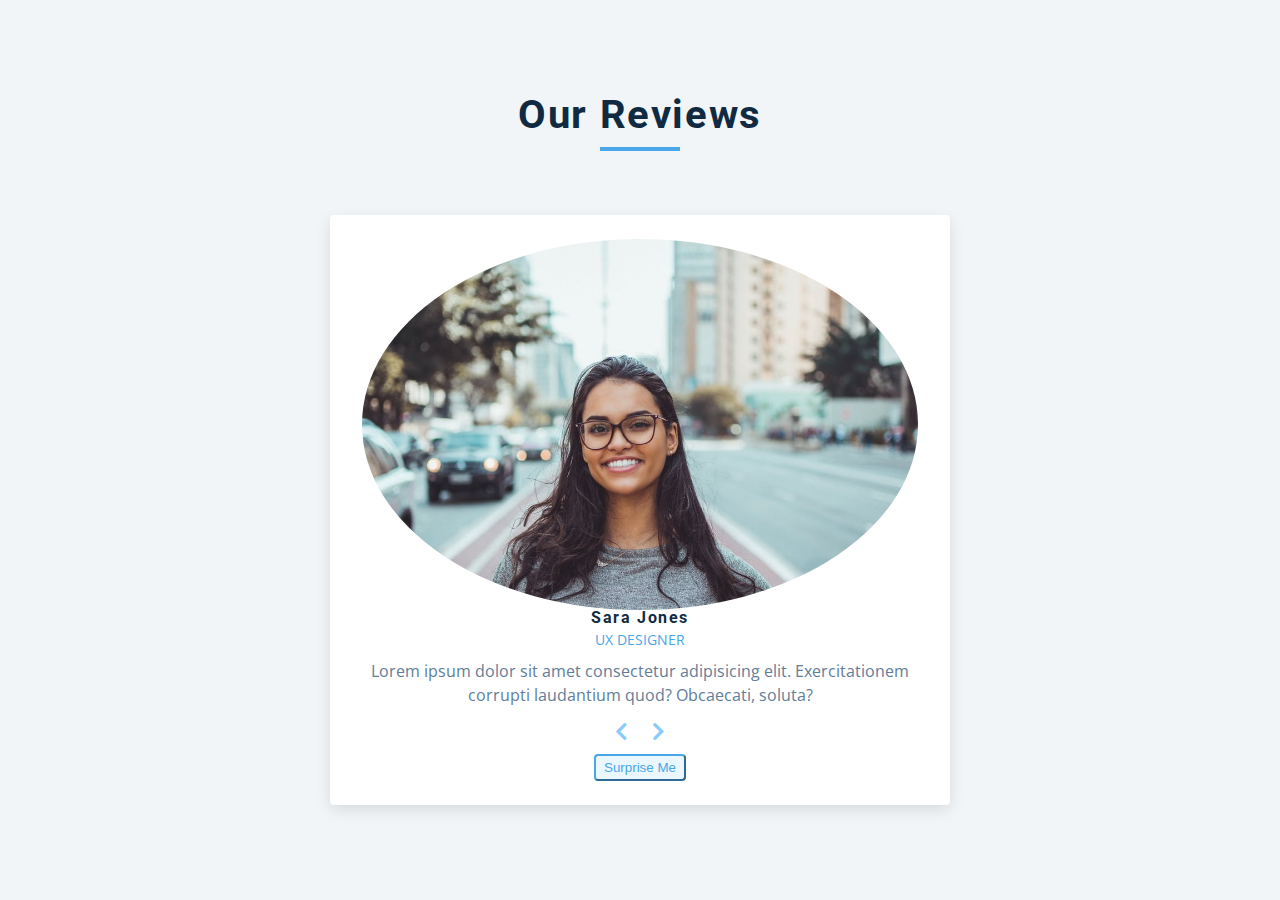
==== Reviews/index.html @ 83161423 "setup for reviews project" ====
<!DOCTYPE html>
<html lang="en">
  <head>
    <meta charset="UTF-8" />
    <meta name="viewport" content="width=device-width, initial-scale=1.0" />
    <title>Reviews</title>
    <!-- font-awesome -->
    <link
      rel="stylesheet"
      href="https://cdnjs.cloudflare.com/ajax/libs/font-awesome/5.14.0/css/all.min.css"
    />

    <!-- styles -->
    <link rel="stylesheet" href="styles.css" />
  </head>
  <body>
    <main>
      <section class="container">
        <!-- title  -->
        <div class="title">
          <h2>our reviews</h2>
          <div class="underline"></div>
        </div>
        <!-- review  -->
        <article class="review">
          <div class="img-contaienr">
            <img src="person-1.jpeg" id="person-img" alt="" />
          </div>
          <h4 id="author">sara jones</h4>
          <p id="job">ux designer</p>
          <p id="info">
            Lorem ipsum dolor sit amet consectetur adipisicing elit.
            Exercitationem corrupti laudantium quod? Obcaecati, soluta?
          </p>
          <!-- prev next buttons-->
          <div class="button-container">
            <button class="prev-btn">
              <i class="fas fa-chevron-left"></i>
            </button>
            <button class="next-btn">
              <i class="fas fa-chevron-right"></i>
            </button>
          </div>
          <!-- random button -->
          <button class="random-btn">surprise me</button>
        </article>
      </section>
    </main>
    <!-- javascript -->
    <script src="app.js"></script>
  </body>
</html>
---- Reviews/styles.css ----
/*
=============== 
Fonts
===============
*/
@import url("https://fonts.googleapis.com/css?family=Open+Sans|Roboto:400,700&display=swap");

/*
=============== 
Variables
===============
*/

:root {
  /* dark shades of primary color*/
  --clr-primary-1: hsl(205, 86%, 17%);
  --clr-primary-2: hsl(205, 77%, 27%);
  --clr-primary-3: hsl(205, 72%, 37%);
  --clr-primary-4: hsl(205, 63%, 48%);
  /* primary/main color */
  --clr-primary-5: hsl(205, 78%, 60%);
  /* lighter shades of primary color */
  --clr-primary-6: hsl(205, 89%, 70%);
  --clr-primary-7: hsl(205, 90%, 76%);
  --clr-primary-8: hsl(205, 86%, 81%);
  --clr-primary-9: hsl(205, 90%, 88%);
  --clr-primary-10: hsl(205, 100%, 96%);
  /* darkest grey - used for headings */
  --clr-grey-1: hsl(209, 61%, 16%);
  --clr-grey-2: hsl(211, 39%, 23%);
  --clr-grey-3: hsl(209, 34%, 30%);
  --clr-grey-4: hsl(209, 28%, 39%);
  /* grey used for paragraphs */
  --clr-grey-5: hsl(210, 22%, 49%);
  --clr-grey-6: hsl(209, 23%, 60%);
  --clr-grey-7: hsl(211, 27%, 70%);
  --clr-grey-8: hsl(210, 31%, 80%);
  --clr-grey-9: hsl(212, 33%, 89%);
  --clr-grey-10: hsl(210, 36%, 96%);
  --clr-white: #fff;
  --clr-red-dark: hsl(360, 67%, 44%);
  --clr-red-light: hsl(360, 71%, 66%);
  --clr-green-dark: hsl(125, 67%, 44%);
  --clr-green-light: hsl(125, 71%, 66%);
  --clr-black: #222;
  --ff-primary: "Roboto", sans-serif;
  --ff-secondary: "Open Sans", sans-serif;
  --transition: all 0.3s linear;
  --spacing: 0.1rem;
  --radius: 0.25rem;
  --light-shadow: 0 5px 15px rgba(0, 0, 0, 0.1);
  --dark-shadow: 0 5px 15px rgba(0, 0, 0, 0.2);
  --max-width: 1170px;
  --fixed-width: 620px;
}
/*
=============== 
Global Styles
===============
*/

*,
::after,
::before {
  margin: 0;
  padding: 0;
  box-sizing: border-box;
}
body {
  font-family: var(--ff-secondary);
  background: var(--clr-grey-10);
  color: var(--clr-grey-1);
  line-height: 1.5;
  font-size: 0.875rem;
}
ul {
  list-style-type: none;
}
a {
  text-decoration: none;
}
h1,
h2,
h3,
h4 {
  letter-spacing: var(--spacing);
  text-transform: capitalize;
  line-height: 1.25;
  margin-bottom: 0.75rem;
  font-family: var(--ff-primary);
}
h1 {
  font-size: 3rem;
}
h2 {
  font-size: 2rem;
}
h3 {
  font-size: 1.25rem;
}
h4 {
  font-size: 0.875rem;
}
p {
  margin-bottom: 1.25rem;
  color: var(--clr-grey-5);
}
@media screen and (min-width: 800px) {
  h1 {
    font-size: 4rem;
  }
  h2 {
    font-size: 2.5rem;
  }
  h3 {
    font-size: 1.75rem;
  }
  h4 {
    font-size: 1rem;
  }
  body {
    font-size: 1rem;
  }
  h1,
  h2,
  h3,
  h4 {
    line-height: 1;
  }
}
/*  global classes */

/* section */
.section {
  padding: 5rem 0;
}

.section-center {
  width: 90vw;
  margin: 0 auto;
  max-width: 1170px;
}
@media screen and (min-width: 992px) {
  .section-center {
    width: 95vw;
  }
}
main {
  min-height: 100vh;
  display: grid;
  place-items: center;
}

/*
=============== 
Reviews
===============
*/
main {
  min-height: 100vh;
  display: grid;
  place-items: center;
}
.title {
  text-align: center;
  margin-bottom: 4rem;
}
.underline {
  height: 0.25rem;
  width: 5rem;
  background: var(--clr-primary-5);
  margin-left: auto;
  margin-right: auto;
}
.container {
  width: 80vw;
  max-width: var(--fixed-width);
}
.review {
  background: var(--clr-white);
  padding: 1.5rem 2rem;
  border-radius: var(--radius);
  box-shadow: var(--light-shadow);
  transition: var(--transition);
  text-align: center;
}
.review:hover {
  box-shadow: var(--dark-shadow);
}
.img-container {
  position: relative;
  width: 150px;
  height: 150px;
  border-radius: 50%;
  margin: 0 auto;
  margin-bottom: 1.5rem;
}
#person-img {
  width: 100%;
  display: block;
  height: 100%;
  object-fit: cover;
  border-radius: 50%;
  position: relative;
}
.img-container::after {
  font-family: "Font Awesome 5 Free";
  font-weight: 900;
  content: "\f10e";
  position: absolute;
  top: 0;
  left: 0;
  width: 2.5rem;
  height: 2.5rem;
  display: grid;
  place-items: center;
  border-radius: 50%;
  transform: translateY(25%);
  background: var(--clr-primary-5);
  color: var(--clr-white);
}
.img-container::before {
  content: "";
  width: 100%;
  height: 100%;
  background: var(--clr-primary-5);
  position: absolute;
  top: -0.25rem;
  right: -0.5rem;
  border-radius: 50%;
}
#author {
  margin-bottom: 0.25rem;
}
#job {
  margin-bottom: 0.5rem;
  text-transform: uppercase;
  color: var(--clr-primary-5);
  font-size: 0.85rem;
}
#info {
  margin-bottom: 0.75rem;
}
.prev-btn,
.next-btn {
  color: var(--clr-primary-7);
  font-size: 1.25rem;
  background: transparent;
  border-color: transparent;
  margin: 0 0.5rem;
  transition: var(--transition);
  cursor: pointer;
}
.prev-btn:hover,
.next-btn:hover {
  color: var(--clr-primary-5);
}
.random-btn {
  margin-top: 0.5rem;
  background: var(--clr-primary-10);
  color: var(--clr-primary-5);
  padding: 0.25rem 0.5rem;
  text-transform: capitalize;
  border-radius: var(--radius);
  transition: var(--transition);
  border-color: var(--clr-primary-5);
  cursor: pointer;
}
.random-btn:hover {
  background: var(--clr-primary-5);
  color: var(--clr-primary-1);
}
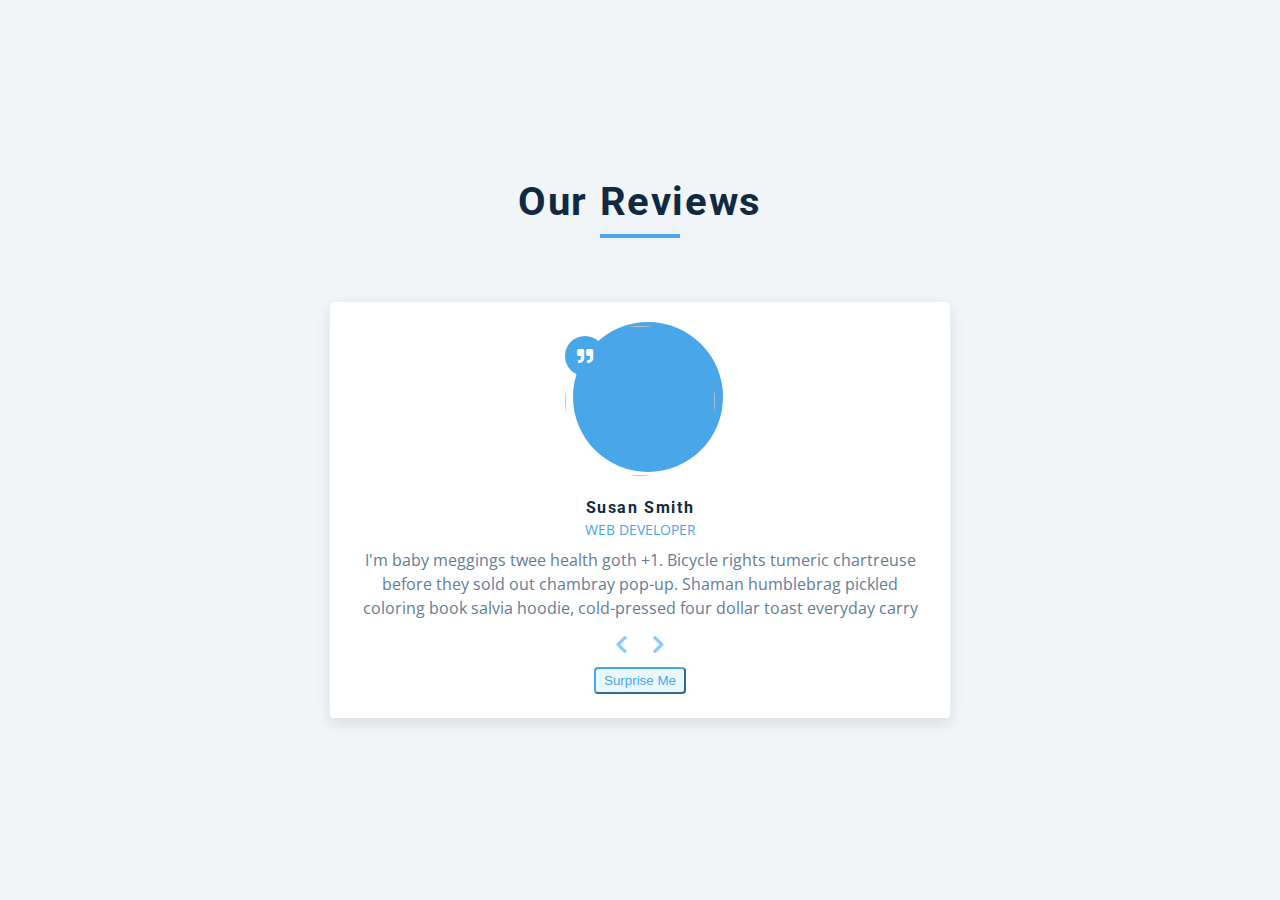
==== commit 5b223812: "project completed" ====
--- a/Reviews/index.html
+++ b/Reviews/index.html
@@ -23,7 +23,7 @@
         </div>
         <!-- review  -->
         <article class="review">
-          <div class="img-contaienr">
+          <div class="img-container">
             <img src="person-1.jpeg" id="person-img" alt="" />
           </div>
           <h4 id="author">sara jones</h4>
@@ -32,6 +32,14 @@
             Lorem ipsum dolor sit amet consectetur adipisicing elit.
             Exercitationem corrupti laudantium quod? Obcaecati, soluta?
           </p>
+
+          <!--? if the innner contents are removed image is loaded as blank at first and once js is loaded, it is shown  -->
+          <!-- <img src="" id="person-img" alt="" />
+          </div>
+          <h4 id="author"></h4>
+          <p id="job"></p>
+          <p id="info"></p> -->
+
           <!-- prev next buttons-->
           <div class="button-container">
             <button class="prev-btn">
